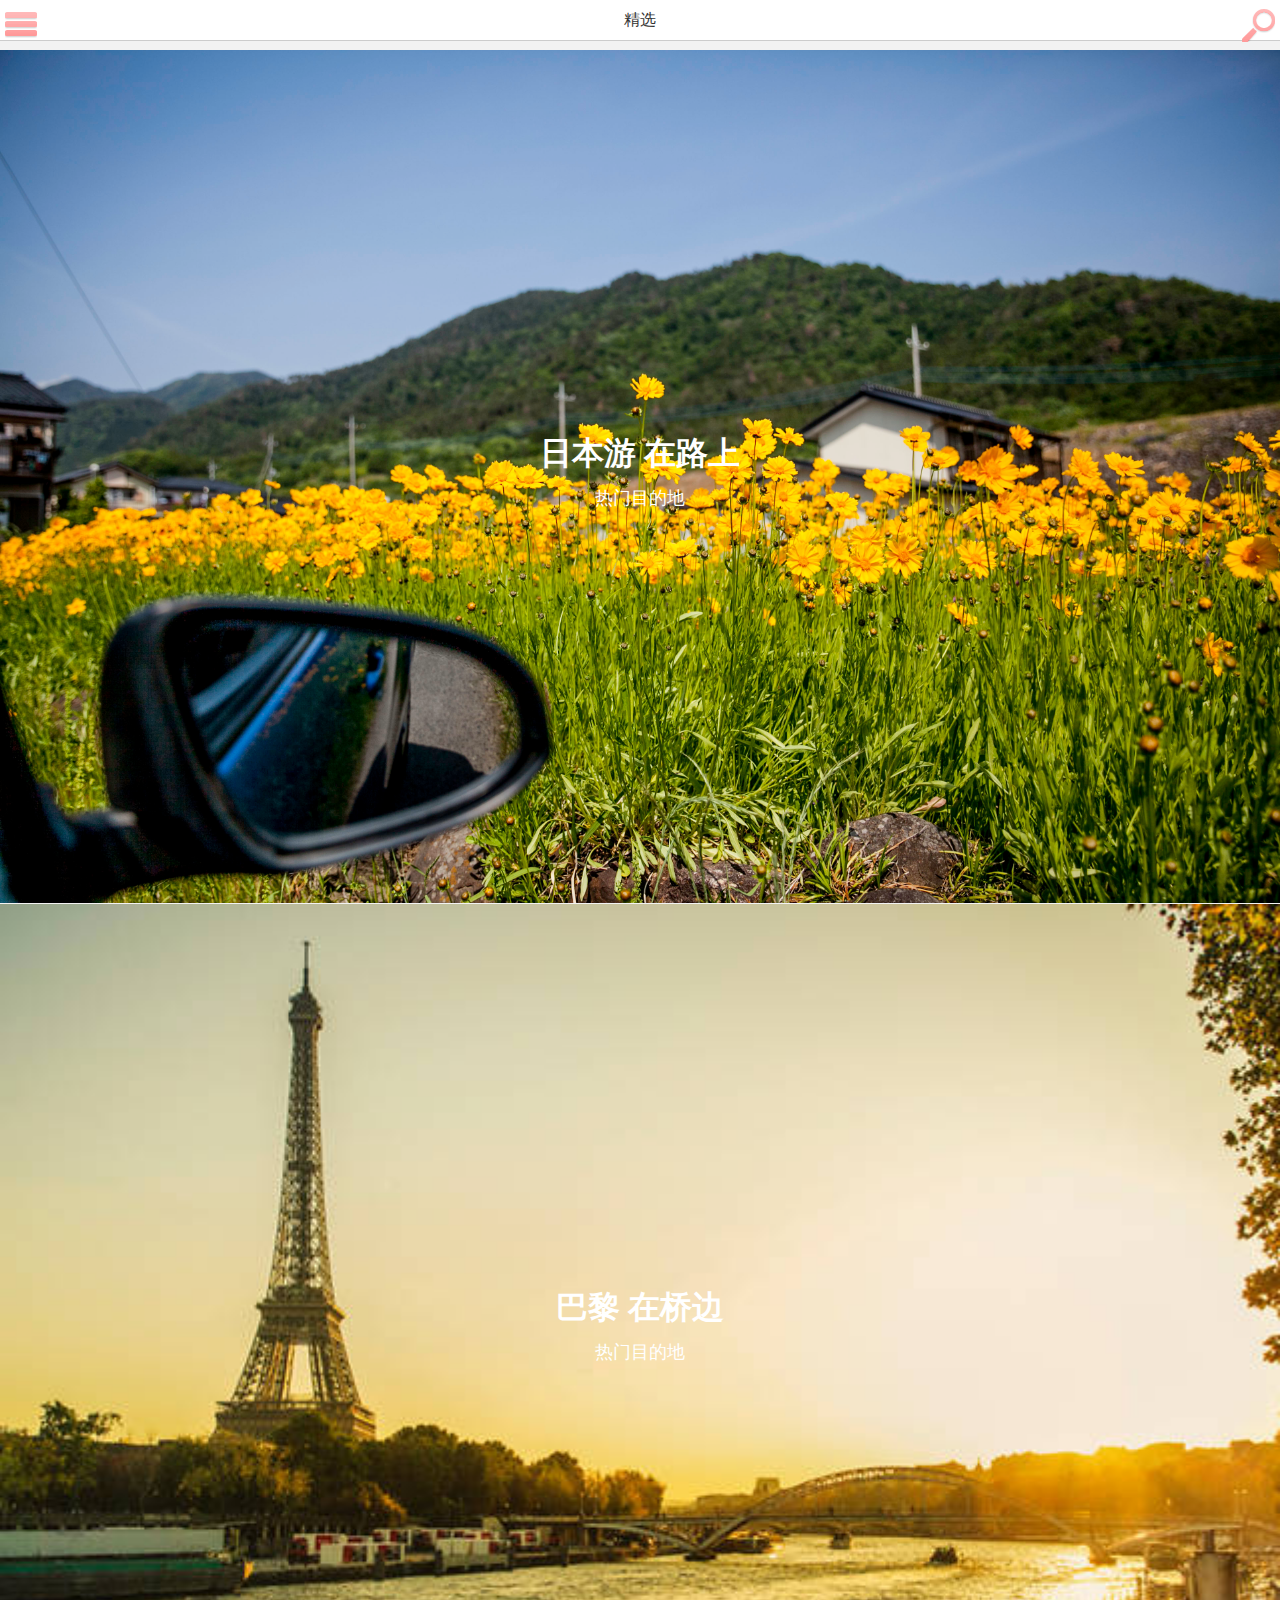
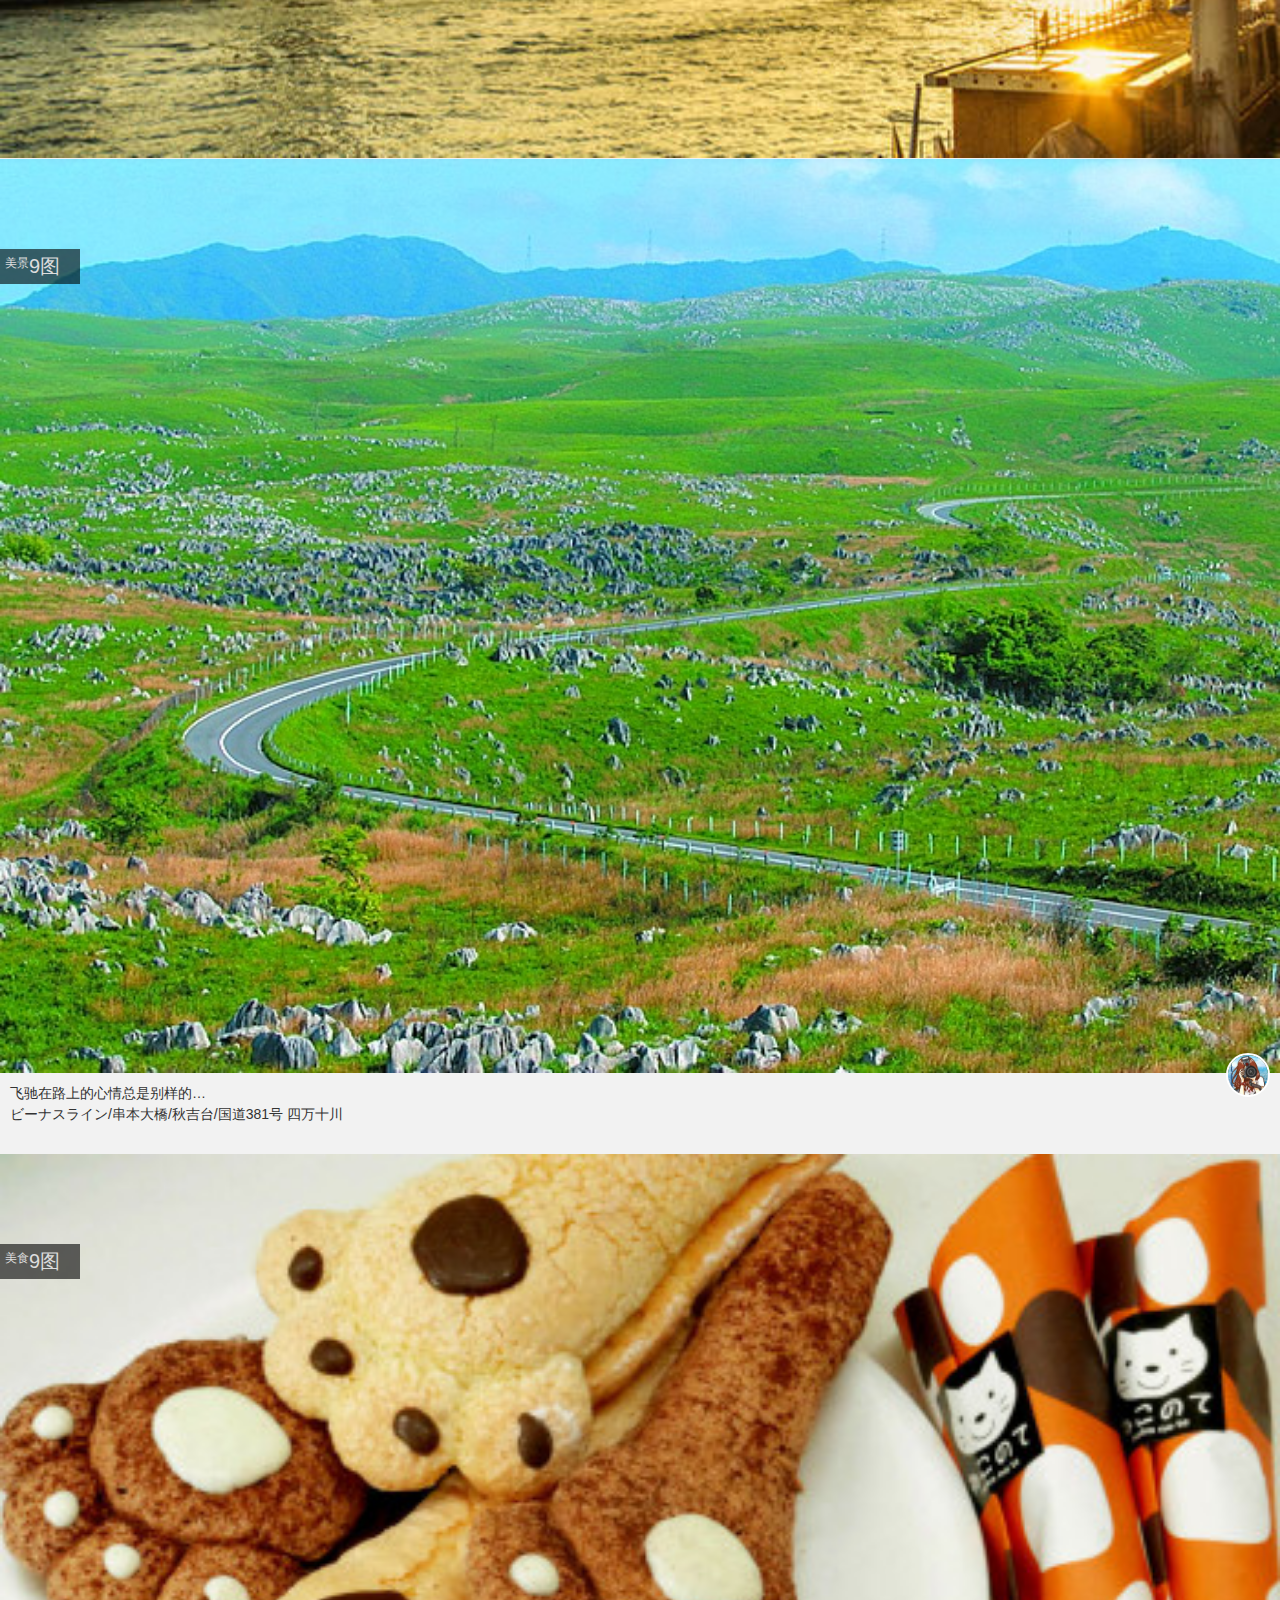
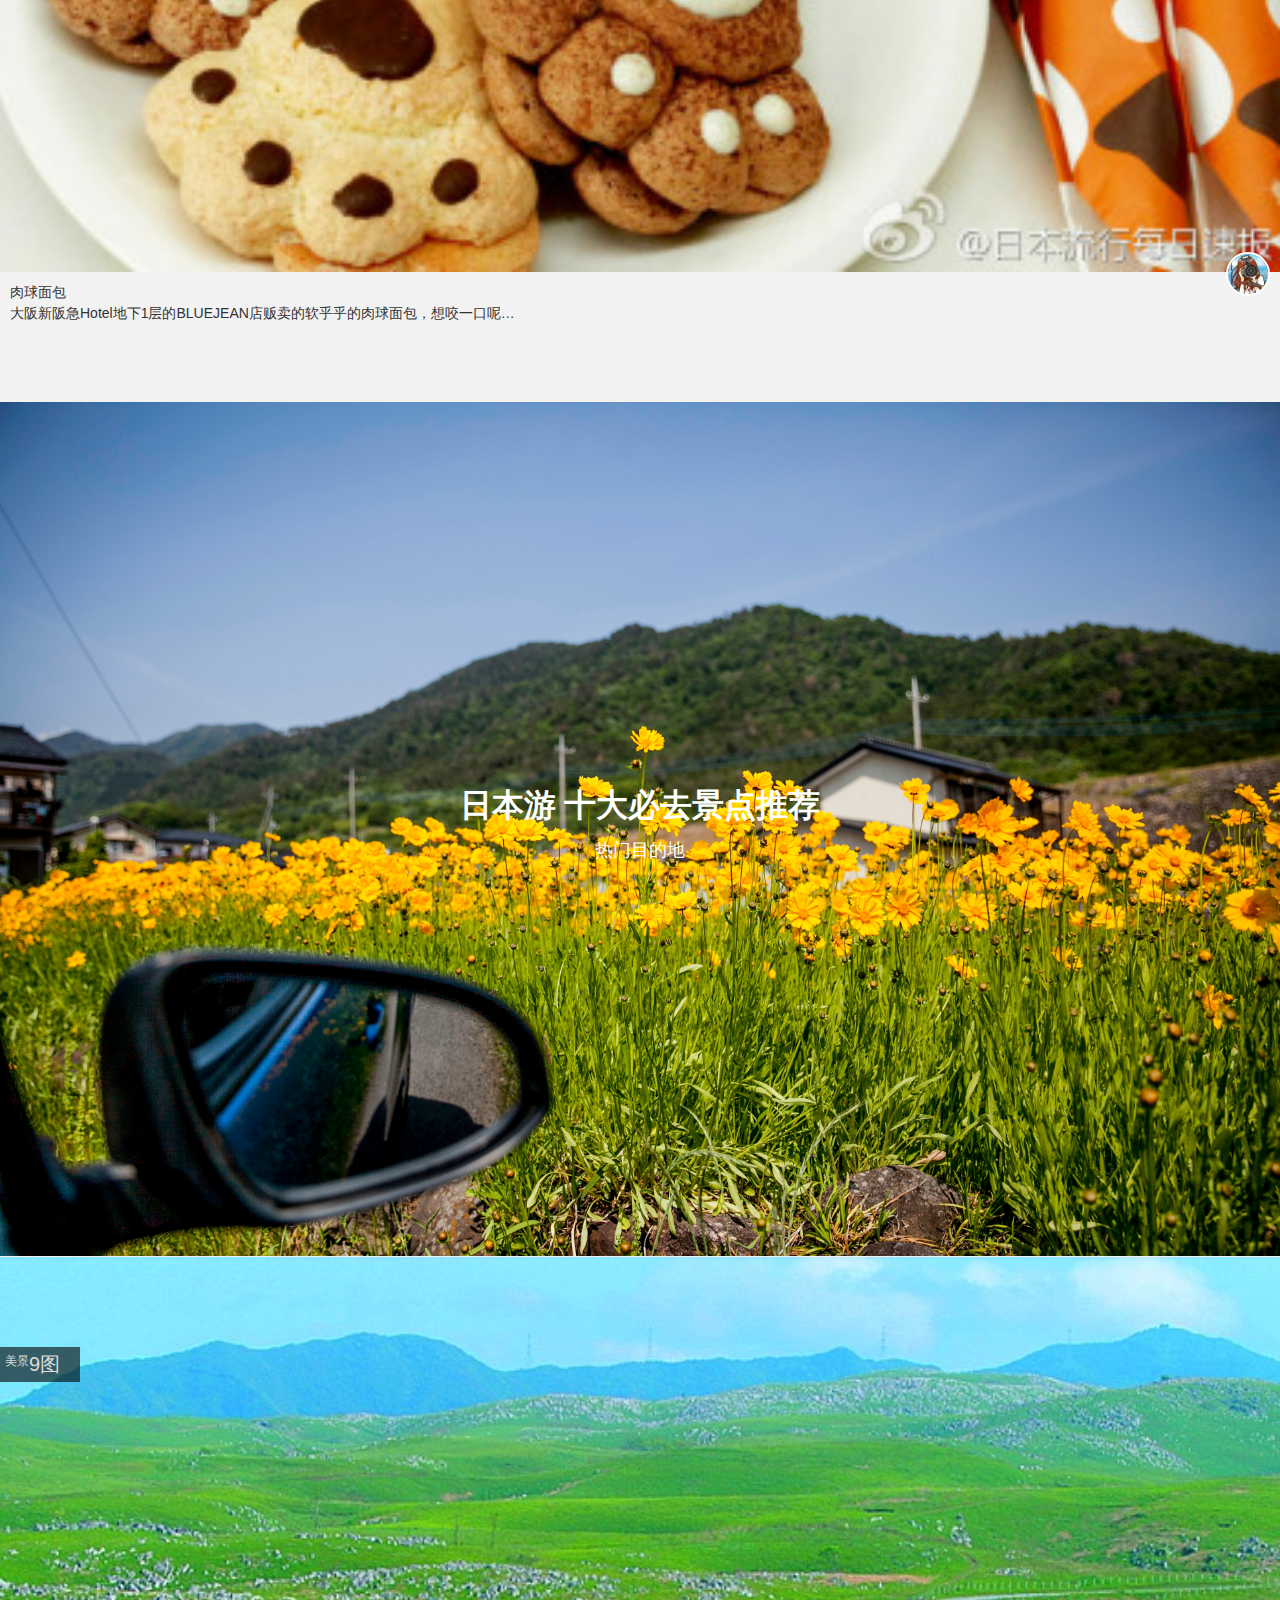
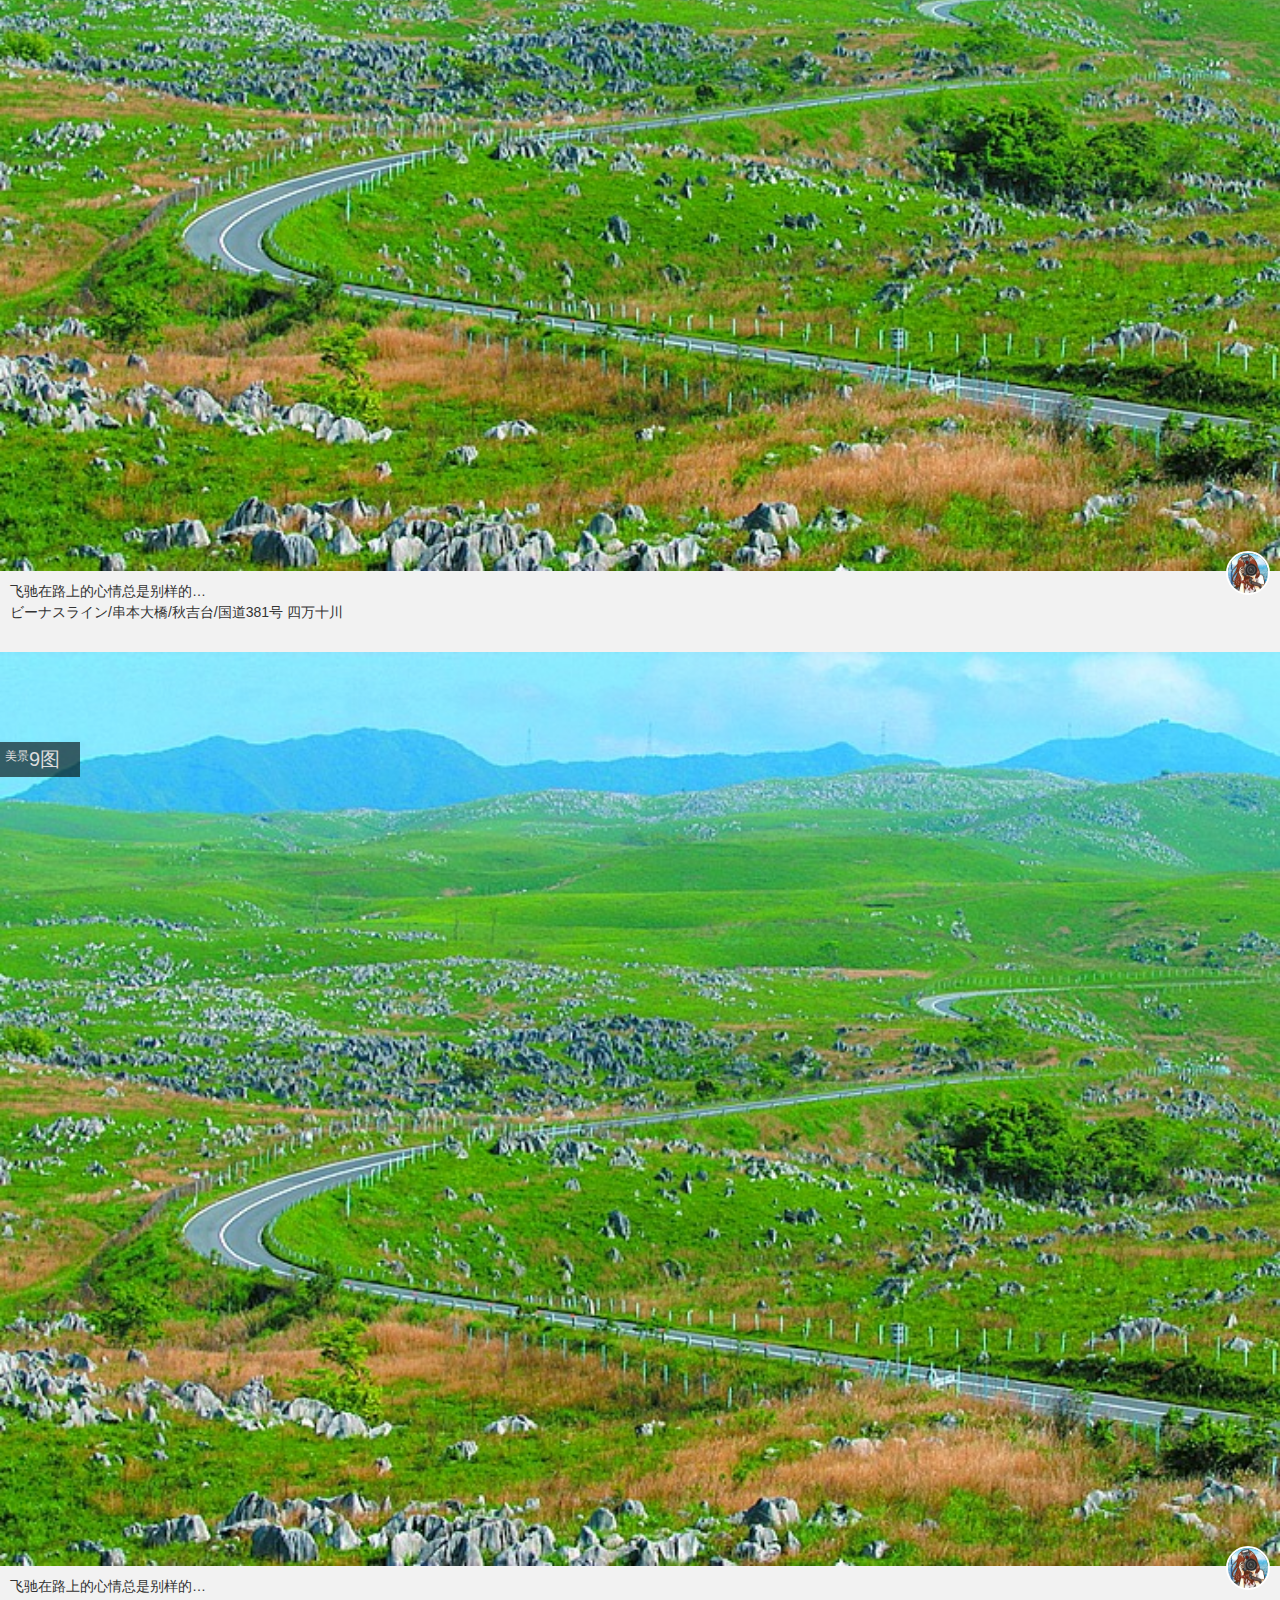
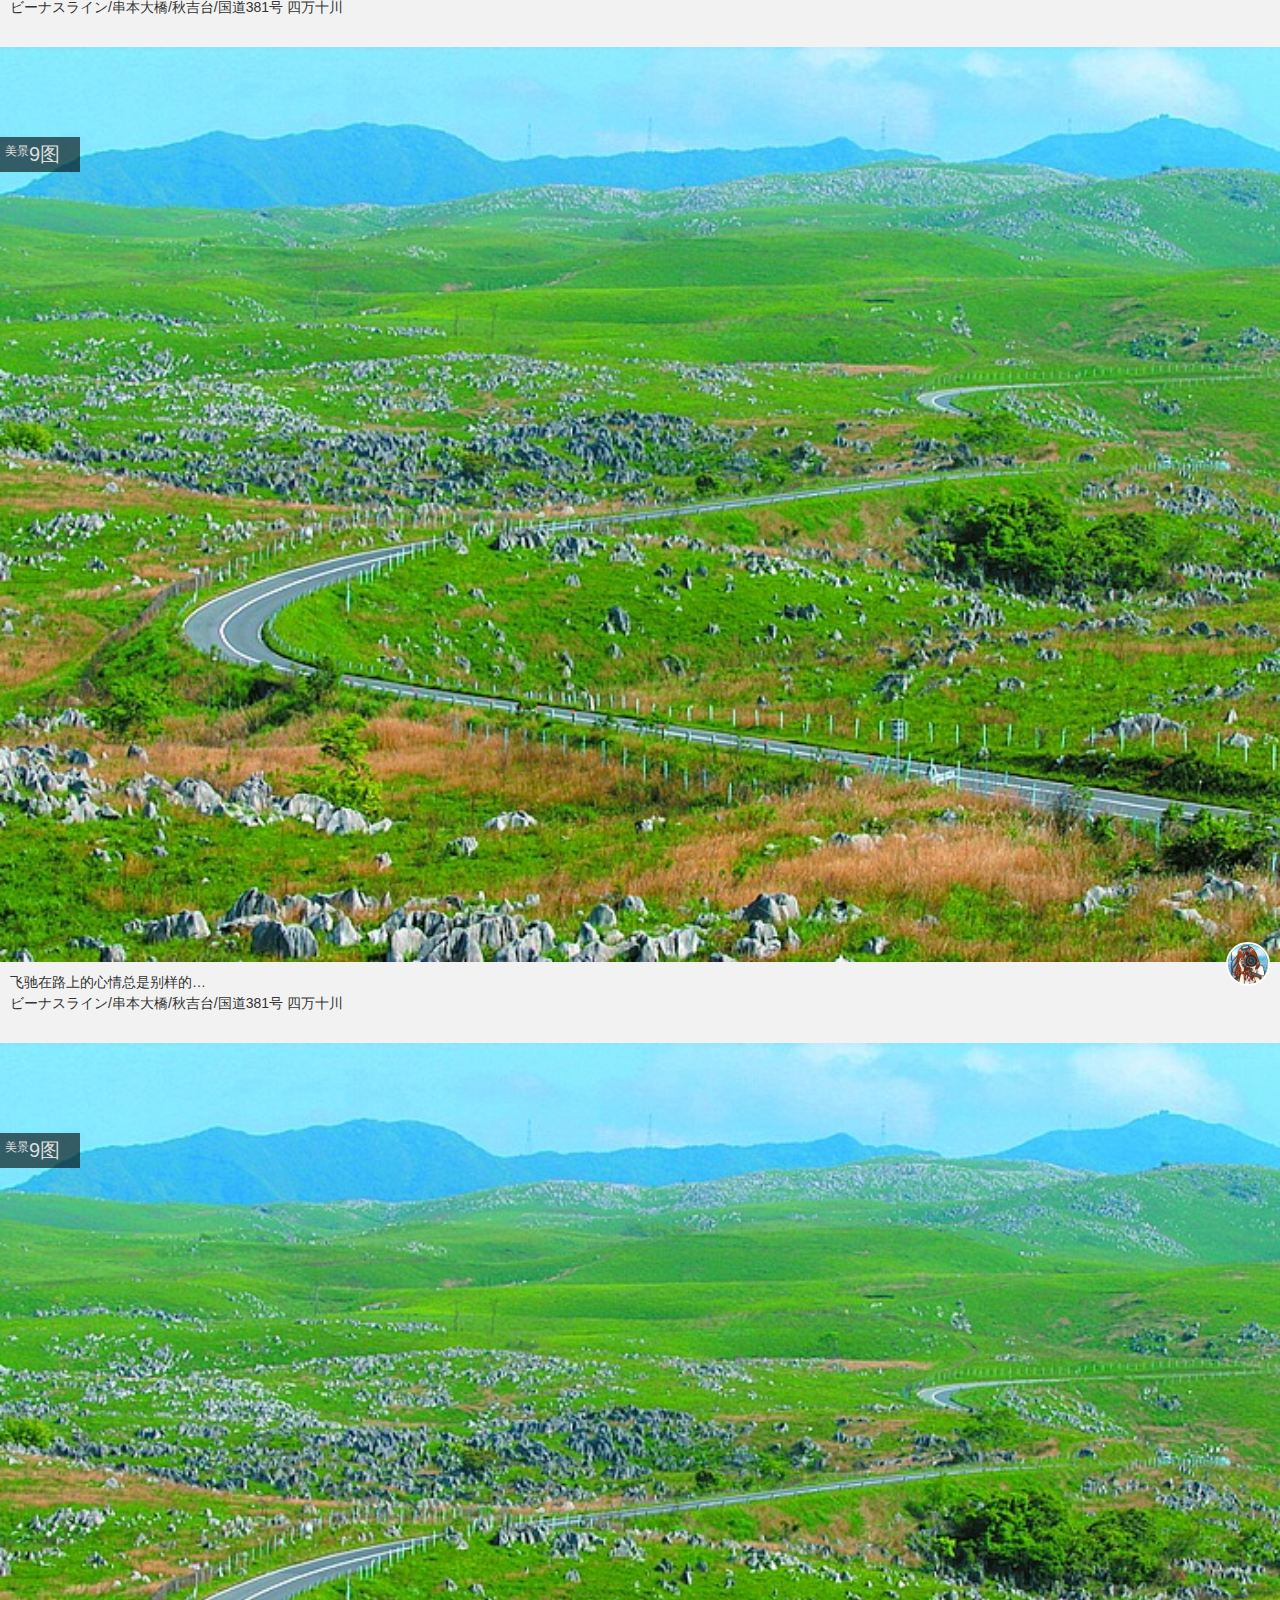
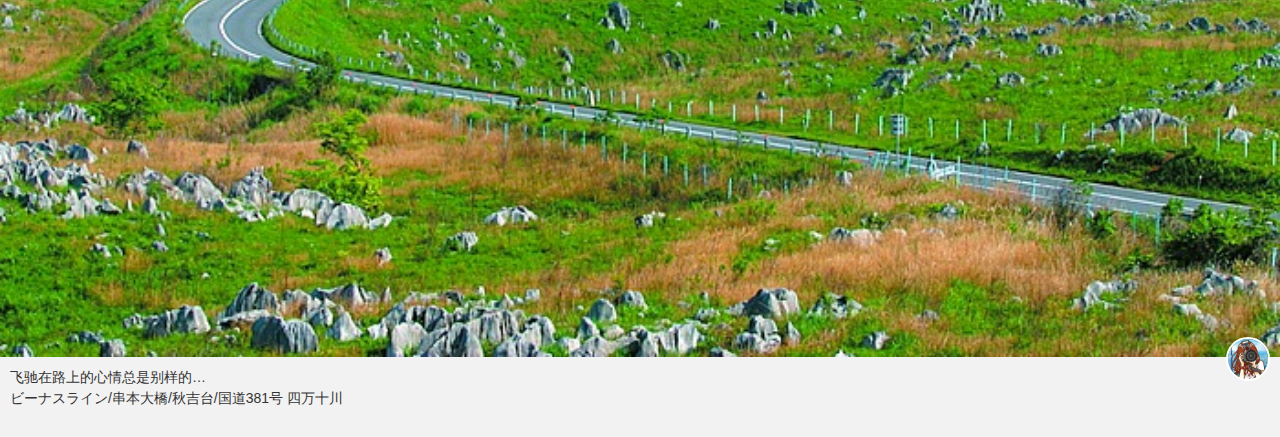
==== index.html @ e95c985d "new" ====
<!DOCTYPE html>
<html>
<head lang="en">
    <meta charset="UTF-8">
    <title></title>
    <meta name="viewport" content="width=device-width, initial-scale=1.0, maximum-scale=2.0, minimum-scale=1.0, user-scalable=no, target-densitydpi=medium-dpi" />
    <link rel="stylesheet" href="css/reset.css"/>
    <link rel="stylesheet" href="css/common.css"/>
    <link rel="stylesheet" href="css/page.css"/>
</head>
<body>
<header class="index-header">
    <a class="menuButton" href="menu.html"></a>
    精选
    <a class="searchButton" href="#"></a>
</header>
<section class="index-sec1">
    <div class="index-sec1-imgContainer">
        <img src="res/4ecbfaef_original.jpg" alt=""/>
        <div class="index-sec1-imgContainer-desc">日本游 在路上<div class="index-sec1-imgContainer-subDesc">热门目的地</div></div>
    </div>
    <div class="index-sec1-imgContainer">
        <img src="res/fd6a381d_original.jpg" alt=""/>
        <div class="index-sec1-imgContainer-desc">巴黎 在桥边<div class="index-sec1-imgContainer-subDesc">热门目的地</div></div>
    </div>
</section>
<section class="index-sec2">
    <div class="index-sec2-imgContainer">
        <img src="res/50cddf61_original.jpg" alt=""/>
        <div class="priceContainer">
            <sup>美景</sup><span class="price">9图</span>
        </div>
        <div class="index-sec2-imgContainer-desc">
            飞驰在路上的心情总是别样的…<br/>
            ビーナスライン/串本大橋/秋吉台/国道381号 四万十川
            <div class="customerPhoto photo-round small-photo">
                <img src="res/original.jpg" alt=""/>
            </div>
        </div>
    </div>
    <div class="index-sec2-imgContainer">
        <a href="detail.html"><img src="res/115237e4_original.jpg" alt=""/></a>
        <div class="priceContainer">
            <sup>美食</sup><span class="price">9图</span>
        </div>

        <div class="index-sec2-imgContainer-desc">
            肉球面包<br/>
            大阪新阪急Hotel地下1层的BLUEJEAN店贩卖的软乎乎的肉球面包，想咬一口呢…
            <div class="customerPhoto photo-round small-photo">
                <img src="res/original.jpg" alt=""/>
            </div>
        </div>
    </div>
</section>
<section class="index-sec1">
    <div class="index-sec1-imgContainer">
        <img src="res/4ecbfaef_original.jpg" alt=""/>
        <div class="index-sec1-imgContainer-desc">日本游 十大必去景点推荐<div class="index-sec1-imgContainer-subDesc">热门目的地</div></div>
    </div>
</section>
<section class="index-sec2">
    <div class="index-sec2-imgContainer">
        <img src="res/50cddf61_original.jpg" alt=""/>
        <div class="priceContainer">
            <sup>美景</sup><span class="price">9图</span>
        </div>
        <div class="index-sec2-imgContainer-desc">
            飞驰在路上的心情总是别样的…<br/>
            ビーナスライン/串本大橋/秋吉台/国道381号 四万十川
            <div class="customerPhoto photo-round small-photo">
                <img src="res/original.jpg" alt=""/>
            </div>
        </div>
    </div>
    <div class="index-sec2-imgContainer">
        <img src="res/50cddf61_original.jpg" alt=""/>
        <div class="priceContainer">
            <sup>美景</sup><span class="price">9图</span>
        </div>
        <div class="index-sec2-imgContainer-desc">
            飞驰在路上的心情总是别样的…<br/>
            ビーナスライン/串本大橋/秋吉台/国道381号 四万十川
            <div class="customerPhoto photo-round small-photo">
                <img src="res/original.jpg" alt=""/>
            </div>
        </div>
    </div>
    <div class="index-sec2-imgContainer">
        <img src="res/50cddf61_original.jpg" alt=""/>
        <div class="priceContainer">
            <sup>美景</sup><span class="price">9图</span>
        </div>
        <div class="index-sec2-imgContainer-desc">
            飞驰在路上的心情总是别样的…<br/>
            ビーナスライン/串本大橋/秋吉台/国道381号 四万十川
            <div class="customerPhoto photo-round small-photo">
                <img src="res/original.jpg" alt=""/>
            </div>
        </div>
    </div>
    <div class="index-sec2-imgContainer">
        <img src="res/50cddf61_original.jpg" alt=""/>
        <div class="priceContainer">
            <sup>美景</sup><span class="price">9图</span>
        </div>
        <div class="index-sec2-imgContainer-desc">
            飞驰在路上的心情总是别样的…<br/>
            ビーナスライン/串本大橋/秋吉台/国道381号 四万十川
            <div class="customerPhoto photo-round small-photo">
                <img src="res/original.jpg" alt=""/>
            </div>
        </div>
    </div>
</section>
</body>
</html>
---- css/common.css ----
html{
    height:100%;
}
body{
    font-family: "Helvetica Neue",Helvetica,Arial,"Hiragino Sans GB","华文细黑","STHeiti","微软雅黑","Microsoft YaHei",SimHei,sans-serif !important;
    background: #f2f2f2;
}
.photo-round{
    border-radius: 50%;
    border:2px solid #ffffff;
}
.small-photo{
    width:40px;
    height:40px;
    overflow: hidden;
    display:inline-block;
}
.smaller-photo{
    width:32px;
    height:32px;
    overflow: hidden;
    display:inline-block;
}
sup{
    position: relative;
    top: -6px;
    font-size: 12px;
    text-rendering: optimizeLegibility;
}
.menuButton{
    background: url("../images/icons1.png") -247px -242px no-repeat;
    width: 32px;
    height: 27px;
    display: inline-block;
    float: left;
    margin: 11px 0 0 5px;
}
.searchButton{
    background: url("../images/icons1.png") -127px -477px no-repeat;
    width: 33px;
    height: 34px;
    display: inline-block;
    float: right;
    margin: 8px 5px 0 0;
}
.noticeButto{
    background: url("../images/icons1.png") -6px -299px no-repeat;
    width: 33px;
    height: 30px;
    display: inline-block;
    float: right;
    margin: 8px 5px 0 0;
}
.backButton{
    background: url("../images/backIco.png")no-repeat;
    width: 13px;
    height: 17px;
    display: inline-block;
    margin: 12px 0 0 10px;
    float: left;
}
.tbl_common td{
    padding:5px 0;
}
.clearfix{
    clear: both;
}
input[type=text],input[type=password]{
    border: 1px solid #e6e6e6;
    padding:0 10px;
    box-sizing: border-box;
}
footer{
    position: fixed;
    bottom: 0;
    width:100%;
}


.btn1,.btn2{
    width:100%;
    text-align: center;
    background:#13bfa2;
    color:#ffffff;
    display:block;
    padding:12px 0;
}
.btn2{
    background: transparent;
    border:1px solid #ffffff;
}
.blockEle{
    display: block;
    width:100%;
    height:100%;
}

/*height*/
.height2{
    height:40px;
}
---- css/page.css ----
.menu-header{
    /*border-bottom: 2px solid #cccccc;*/
    padding: 30px 0 15px;
}
.menu-customerName{
    /*margin-left: 10px;*/
    /*display: inline-block;*/
    line-height: 40px;
    vertical-align: top;
    text-align: center;
    color:#ffffff;
}
body.menu-body{
    background:#808080;
    color:#c9c9c9;
    font-size: 16px;
    padding:0 5px;
}
.menu-list{
    margin: 10px 40px 0 40px;
}
.menu-list li{
    border-top: 1px solid #a0a2a2;
    /*margin-bottom: 30px;*/
    padding:15px 0;
}
.menu-list li a{
    color:#ffffff;
    font-size: 1.1rem;
}
.messageNum_menu{
    color:#13bfa2;
    margin-left: 10px;
}

/*index*/
.index-sec1,.detail-sec1{
    margin-top: 50px;
}
.index-sec1-imgContainer,.index-sec2-imgContainer{
    position: relative;
    font-size: 0;
    margin-bottom: 1px;
}
.index-sec1-imgContainer img,.index-sec2-imgContainer img{
    width:100%
}
.index-sec1-imgContainer-desc{
    font-size: 32px;
    color:#ffffff;
    text-align: center;
    height: 80px;
    margin:auto;
    position: absolute;
    top:0;
    right: 0;
    bottom: 0;
    left: 0;
    font-weight: bold;
}
.index-sec1-imgContainer-subDesc{
    font-size: 18px;
    margin-top: 20px;
    font-weight: normal;
}
.index-sec2-imgContainer-desc{
    height: 60px;
    padding:10px;
    color:#333333;
    position: relative;
    font-size:14px;
    line-height: 1.5;
}
.customerPhoto{
    position: absolute;
    right: 10px;
    top:-20px;
}
.priceContainer{
    position: absolute;
    top: 90px;
    left: 0;
    background: rgba(0,0,0,0.6);
    color: #dddddd;
    height: 35px;
    width: 70px;
    font-size: 20px;
    line-height: 35px;
    padding:0 5px;
}
.index-header,.detail-header,.detail-footer{
    position: fixed;
    height: 40px;
    text-align: center;
    color: #333333;
    line-height: 40px;
    width: 100%;
    background: #ffffff;
    z-index: 1;
    top: 0;
    left: 0;
    font-size: 16px;
    border-bottom: 1px solid #cccccc;
}

/*detail*/
.detail-header{
    text-align: left;
    text-indent: 10px;
}
.detail-sec1{
    padding:0 10px;
    margin-bottom: 55px;
}
.source{
    line-height: 45px;
    margin-bottom: 10px;
}
.source .area{
    float:right;
}
.contentImgs{
    width:246px;
    margin:0 auto;
}
.contentImgs li{
    margin:0 2px 2px 0;
    float: left;
    font-size: 0;
}
.contentIntroduction{
    padding-top: 10px;
    clear: both;
    line-height: 1.2;
}
.storeInfoContainer{
    display: none;
}
.storeInfoButton{
    width:90px;
    height:90px;
    border-radius: 45px;
    line-height: 90px;
    text-align: center;
    border:2px solid #cccccc;
    margin:20px auto;
    cursor: pointer;
}
.importantTag{
    background: #333333;
    border:1px solid #000000;
    color:#cccccc;
    font-size: 12px;
    padding:5px;
    display: inline-block;
}
.collectionContainer{
    text-align: center;
    margin-bottom: 10px;
}
.collectionNum{
    position: relative;
    top: -30px;
    border:1px solid #cccccc;
    padding:5px;
}
.commentContainer-header{
    margin-bottom: 10px;
    clear: both;
}
.commentUser li{
    margin: 0 5px 5px 0;
    float: left;
}
.detail-footer{
    top:auto;
    bottom: 0;
    border:1px solid #cccccc;
}

/*requirement*/
.ipt_req{
    width:80px;
    border:0;
    border-bottom: 1px solid #cccccc;
}

/*inbox*/
.messagesList{
    margin-top: 10px;
}
.messagesList>li{
    margin-bottom: 10px;
    border-bottom: 1px solid #cccccc;
    padding:10px 5px;
    position: relative;
}
.messagesList .userPic{
    float: left;
}
.messagesList ol{
    margin-left: 80px;
    list-style: none;
}
.messagesList ol li{
    margin-bottom: 3px;
    color:#999999;
}
.messagesList .userName{
    font-weight: bold;
}
.messagesList .messageSearch a{
    color: #eebf09;
}
.messagesList .send_timeSpan{
    position: absolute;
    top:10px;
    right: 5px;
    color:#cccccc;
    font-size: 12px;
}

/*req*/
.req_nav{
    height: 40px;
    background: #666666;
    margin-top: 51px;
    padding: 15px 10px;
    width: 300px;
    position: relative;
    color:#cccccc;
}
.navIcon{
    position: absolute;
    top:10px;
    right: 10px;
}
.navIcon li{
    float: left;
    margin-right: 10px;
}
.navIcon_button{
    background: url("../images/icons2.png");
    width:46px;
    height:46px;
    border-radius: 23px;
    border:2px solid #cccccc;
}
.req_confirm{
    background-position: -433px -380px;
}
.daren{
    background-position: -42px -211px;
}
.consultation{
    background-position: -98px -770px;
}
.navIcon_button.current{
    background-color:#ffffff;
    background-image: url("../images/icons3.png");
}
.message_u1 .message_content1{
    width:70%;
    border-bottom:1px solid #172d31;
    padding: 10px;
    border-radius: 10px;
    background: #cccccc;
    float: right;
    margin-right: 5px;
}
.message_u1 .message_touxiang{
    float: right;
}
.message_u2 .message_content1{
    width:70%;
    /*border-bottom:1px solid #172d31;*/
    padding: 10px;
    border-radius: 10px;
    background: #ffffff;
    float: left;
    margin-left: 5px;
}
.message_u2 .message_touxiang{
    float: left;
}
.consultation-sec1{
    background: #f4f4f4;
    top: 120px;
    bottom: 50px;
    left:0;
    position: absolute;
    width:100%;
}
.consultation-sec1 li{
    margin-bottom: 15px;
}
.consultationMessageList{
    margin:15px 10px;
}
.send_timeSpan{
    font-size: 12px;
    color:#6d6d6d;
    margin-top: 10px;
    display: block;
}
.ipt_message{
    height: 90%;
    width:80%;
    border: 0;
    font-size:18px;
    outline: none;
}

/*menu*/
.photo_menu{
    display: block;
    margin:0 auto;

}

/*register*/
.registerContainer{
    width:80%;
    height: 210px;
    position: absolute;
    top:40px;
    bottom: 10px;
    left:0;
    right: 0;
    margin:auto;
}
.registerContainer li{
    margin-bottom: 8px;
}
.notice_termOfService_Container{
    text-align: center;
    margin-bottom: 10px;
    color:#999999;
}
.link_termOfService{
    color:#13bfa2;
}


.loginBody{
    background:url("../images/loginBG.jpg") no-repeat;
    background-size: 100% 100%;
}
.loginContainer{
    width:70%;
    margin: 40px auto 0;
}
.loginPanel li{
    margin-bottom: 10px;
}
.coagentContainer{
    text-align: center;
    margin-top: 20px;
}
.coagentContainer a{
    /*display: inline-block;*/
    /*width:50%;*/
    /*text-align: center;*/
    margin:0 20px;
}
.link_forgetPWD{
    font-size: 12px;
    color:#ffffff;
    float: right;
    margin-bottom: 8px;
}
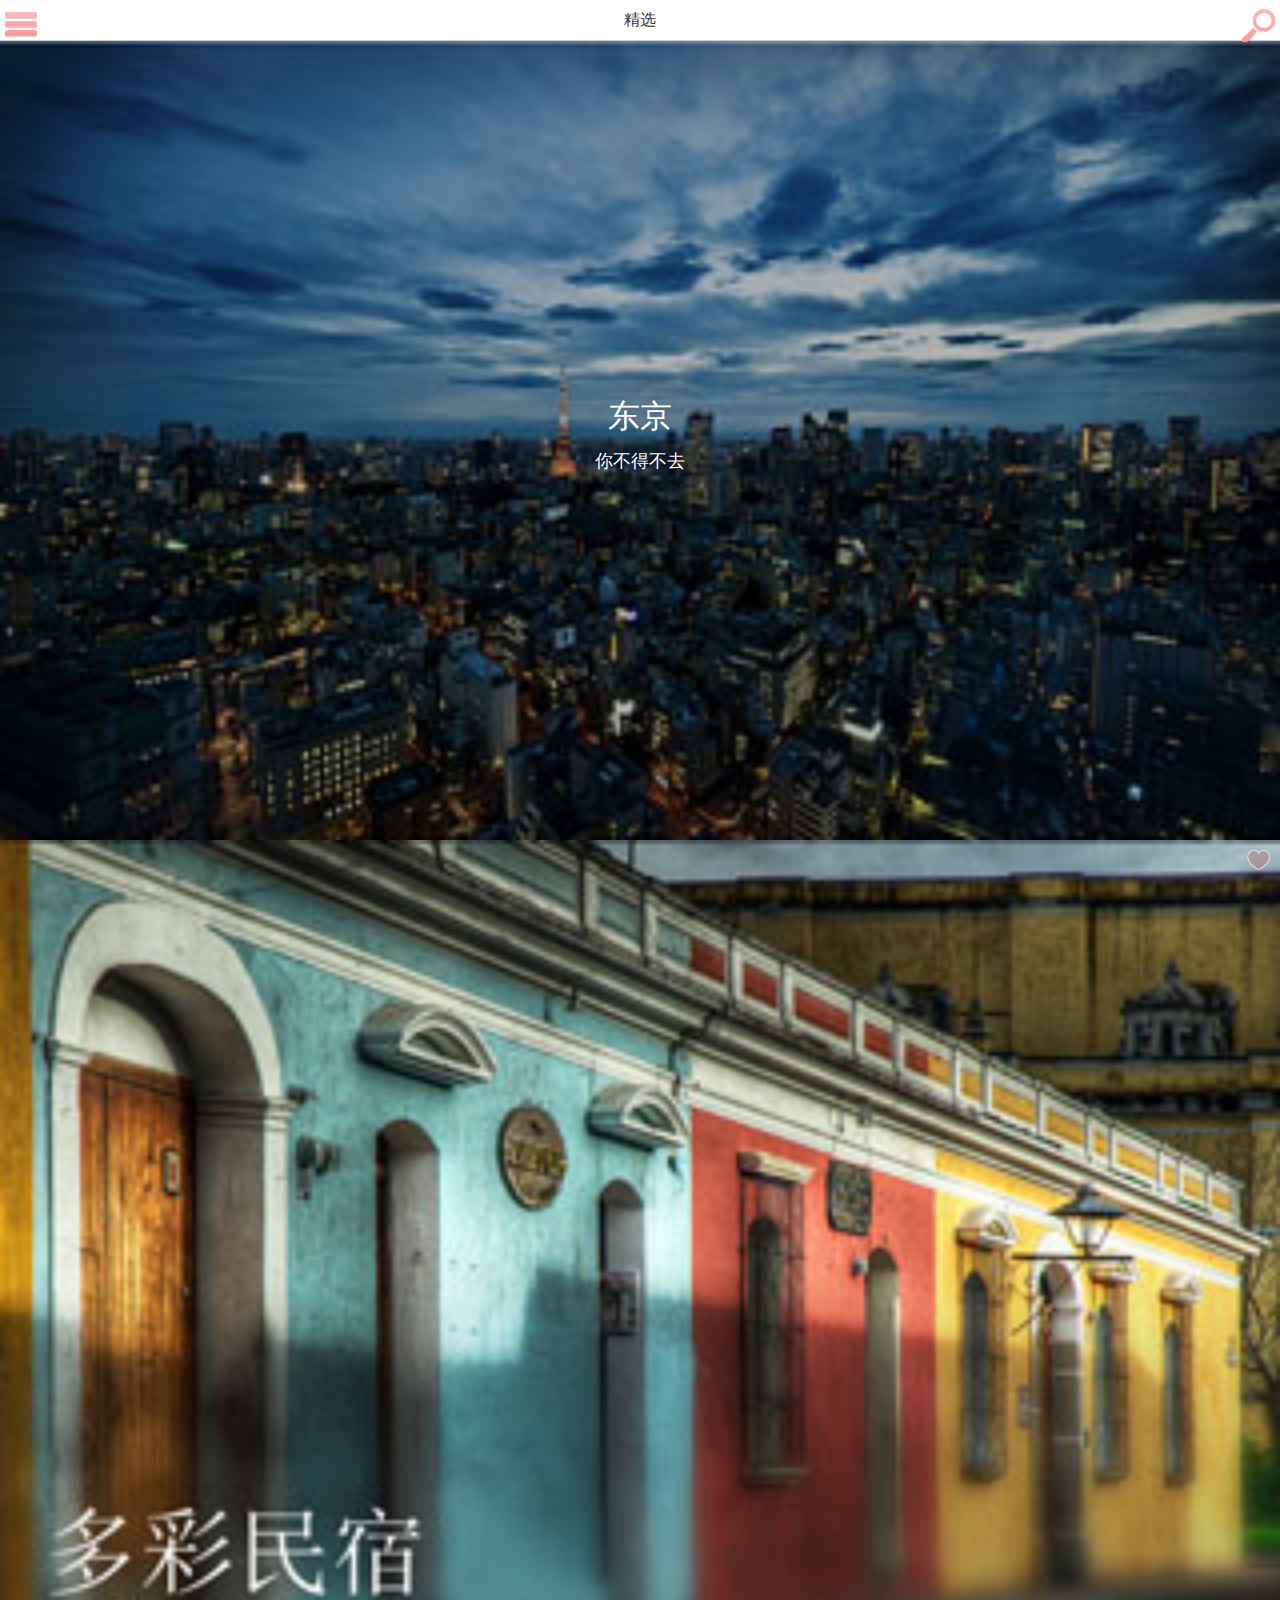
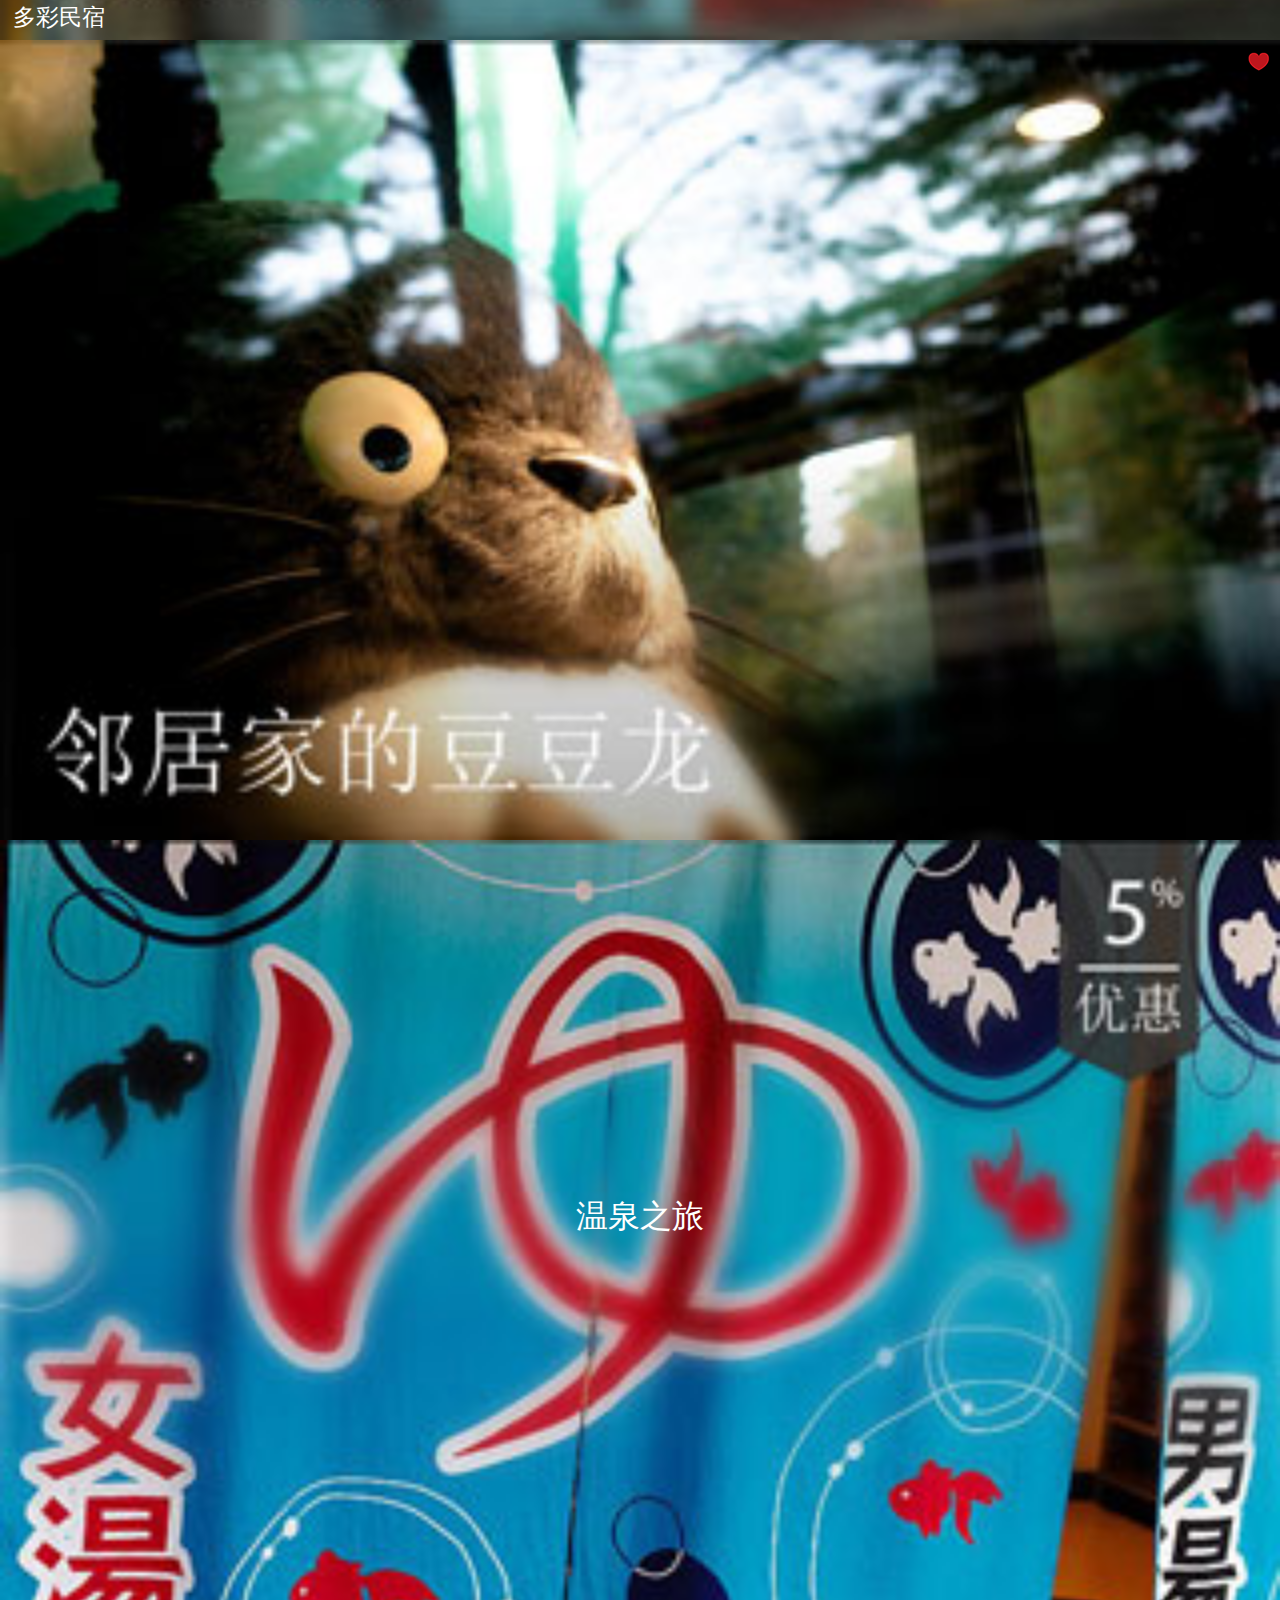
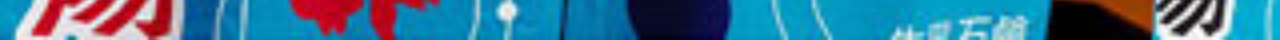
==== commit 6e6b80f4: "首页完成80%" ====
--- a/index.html
+++ b/index.html
@@ -16,101 +16,27 @@
 </header>
 <section class="index-sec1">
     <div class="index-sec1-imgContainer">
-        <img src="res/4ecbfaef_original.jpg" alt=""/>
-        <div class="index-sec1-imgContainer-desc">日本游 在路上<div class="index-sec1-imgContainer-subDesc">热门目的地</div></div>
-    </div>
-    <div class="index-sec1-imgContainer">
-        <img src="res/fd6a381d_original.jpg" alt=""/>
-        <div class="index-sec1-imgContainer-desc">巴黎 在桥边<div class="index-sec1-imgContainer-subDesc">热门目的地</div></div>
+        <img src="images/index_02.jpg" alt=""/>
+        <div class="index-sec1-imgContainer-desc">东京<div class="index-sec1-imgContainer-subDesc">你不得不去</div></div>
     </div>
 </section>
 <section class="index-sec2">
     <div class="index-sec2-imgContainer">
-        <img src="res/50cddf61_original.jpg" alt=""/>
-        <div class="priceContainer">
-            <sup>美景</sup><span class="price">9图</span>
-        </div>
-        <div class="index-sec2-imgContainer-desc">
-            飞驰在路上的心情总是别样的…<br/>
-            ビーナスライン/串本大橋/秋吉台/国道381号 四万十川
-            <div class="customerPhoto photo-round small-photo">
-                <img src="res/original.jpg" alt=""/>
-            </div>
-        </div>
+        <img src="images/index_03.jpg" alt=""/>
+        <div class="sightSpotTitle">多彩民宿</div>
+        <i class="favoriteIco"></i>
     </div>
     <div class="index-sec2-imgContainer">
-        <a href="detail.html"><img src="res/115237e4_original.jpg" alt=""/></a>
-        <div class="priceContainer">
-            <sup>美食</sup><span class="price">9图</span>
-        </div>
-
-        <div class="index-sec2-imgContainer-desc">
-            肉球面包<br/>
-            大阪新阪急Hotel地下1层的BLUEJEAN店贩卖的软乎乎的肉球面包，想咬一口呢…
-            <div class="customerPhoto photo-round small-photo">
-                <img src="res/original.jpg" alt=""/>
-            </div>
-        </div>
+        <img src="images/index_04.jpg" alt=""/>
+        <div class="sightSpotTitle"></div>
+        <i class="favoriteIco choosen"></i>
     </div>
 </section>
-<section class="index-sec1">
+
+<section class="index-sec1" style="margin-top: 0;">
     <div class="index-sec1-imgContainer">
-        <img src="res/4ecbfaef_original.jpg" alt=""/>
-        <div class="index-sec1-imgContainer-desc">日本游 十大必去景点推荐<div class="index-sec1-imgContainer-subDesc">热门目的地</div></div>
-    </div>
-</section>
-<section class="index-sec2">
-    <div class="index-sec2-imgContainer">
-        <img src="res/50cddf61_original.jpg" alt=""/>
-        <div class="priceContainer">
-            <sup>美景</sup><span class="price">9图</span>
-        </div>
-        <div class="index-sec2-imgContainer-desc">
-            飞驰在路上的心情总是别样的…<br/>
-            ビーナスライン/串本大橋/秋吉台/国道381号 四万十川
-            <div class="customerPhoto photo-round small-photo">
-                <img src="res/original.jpg" alt=""/>
-            </div>
-        </div>
-    </div>
-    <div class="index-sec2-imgContainer">
-        <img src="res/50cddf61_original.jpg" alt=""/>
-        <div class="priceContainer">
-            <sup>美景</sup><span class="price">9图</span>
-        </div>
-        <div class="index-sec2-imgContainer-desc">
-            飞驰在路上的心情总是别样的…<br/>
-            ビーナスライン/串本大橋/秋吉台/国道381号 四万十川
-            <div class="customerPhoto photo-round small-photo">
-                <img src="res/original.jpg" alt=""/>
-            </div>
-        </div>
-    </div>
-    <div class="index-sec2-imgContainer">
-        <img src="res/50cddf61_original.jpg" alt=""/>
-        <div class="priceContainer">
-            <sup>美景</sup><span class="price">9图</span>
-        </div>
-        <div class="index-sec2-imgContainer-desc">
-            飞驰在路上的心情总是别样的…<br/>
-            ビーナスライン/串本大橋/秋吉台/国道381号 四万十川
-            <div class="customerPhoto photo-round small-photo">
-                <img src="res/original.jpg" alt=""/>
-            </div>
-        </div>
-    </div>
-    <div class="index-sec2-imgContainer">
-        <img src="res/50cddf61_original.jpg" alt=""/>
-        <div class="priceContainer">
-            <sup>美景</sup><span class="price">9图</span>
-        </div>
-        <div class="index-sec2-imgContainer-desc">
-            飞驰在路上的心情总是别样的…<br/>
-            ビーナスライン/串本大橋/秋吉台/国道381号 四万十川
-            <div class="customerPhoto photo-round small-photo">
-                <img src="res/original.jpg" alt=""/>
-            </div>
-        </div>
+    <img src="images/index_05.jpg" alt=""/>
+        <div class="index-sec1-imgContainer-desc">温泉之旅</div>
     </div>
 </section>
 </body>
--- a/css/common.css
+++ b/css/common.css
@@ -2,7 +2,7 @@
     height:100%;
 }
 body{
-    font-family: "Helvetica Neue",Helvetica,Arial,"Hiragino Sans GB","华文细黑","STHeiti","微软雅黑","Microsoft YaHei",SimHei,sans-serif !important;
+    /*font-family: "Helvetica Neue",Helvetica,Arial,"Hiragino Sans GB","华文细黑","STHeiti","微软雅黑","Microsoft YaHei",SimHei,sans-serif !important;*/
     background: #f2f2f2;
 }
 .photo-round{
--- a/css/page.css
+++ b/css/page.css
@@ -35,12 +35,12 @@
 
 /*index*/
 .index-sec1,.detail-sec1{
-    margin-top: 50px;
+    margin-top: 40px;
 }
 .index-sec1-imgContainer,.index-sec2-imgContainer{
     position: relative;
     font-size: 0;
-    margin-bottom: 1px;
+    /*margin-bottom: 1px;*/
 }
 .index-sec1-imgContainer img,.index-sec2-imgContainer img{
     width:100%
@@ -56,7 +56,7 @@
     right: 0;
     bottom: 0;
     left: 0;
-    font-weight: bold;
+    /*font-weight: bold;*/
 }
 .index-sec1-imgContainer-subDesc{
     font-size: 18px;
@@ -177,6 +177,26 @@
     bottom: 0;
     border:1px solid #cccccc;
 }
+.sightSpotTitle{
+    position: absolute;
+    left: 13px;
+    bottom: 4px;
+    height: 30px;
+    width: 100%;
+    font-size: 23px;
+    color: #ffffff;
+}
+.favoriteIco{
+    position: absolute;
+    width: 23px;
+    height: 22px;
+    background: url("../images/favoriteIco.png") 0 0 no-repeat;
+    top: 10px;
+    right: 10px;
+}
+.favoriteIco.choosen{
+    background-position: 0 -23px;
+}
 
 /*requirement*/
 .ipt_req{
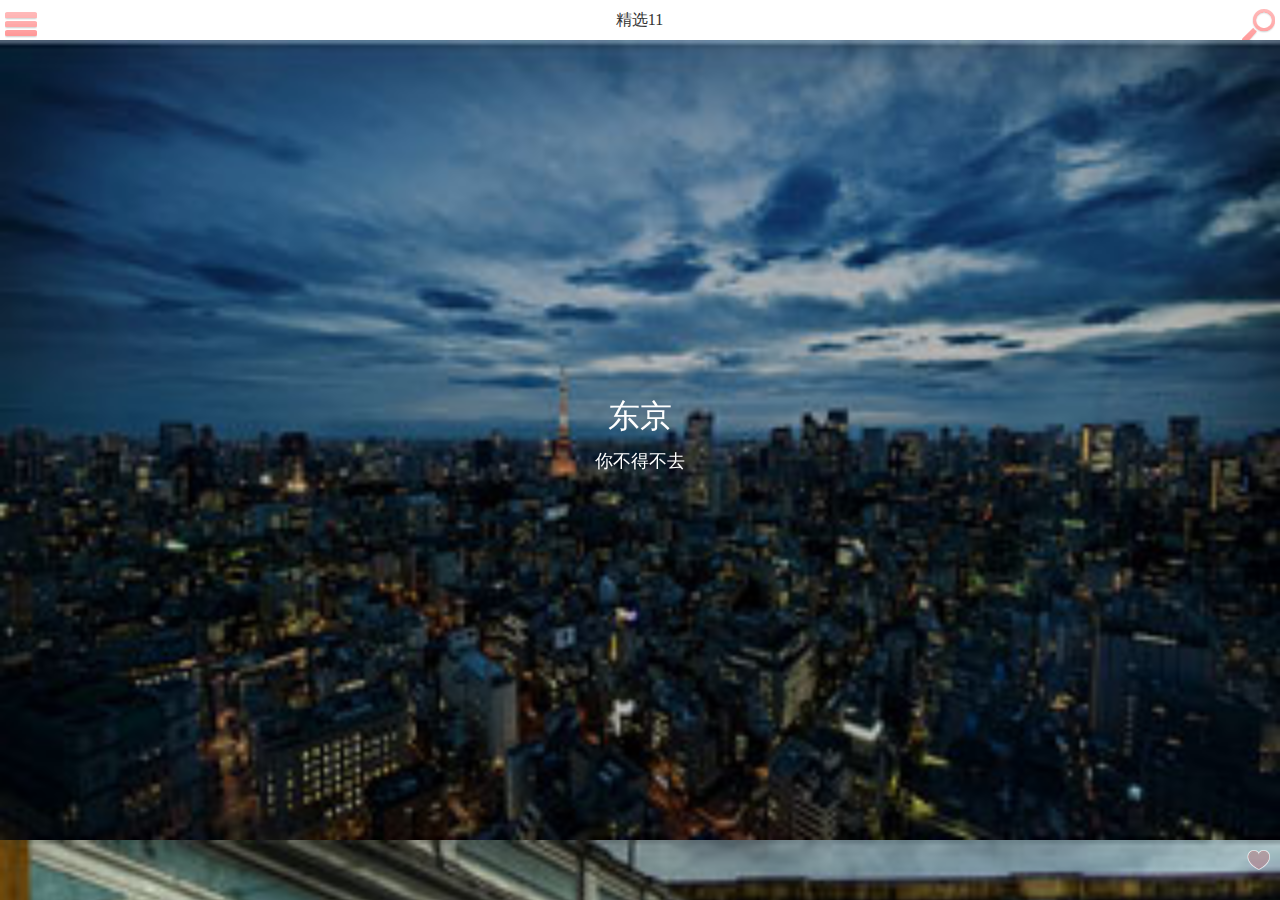
==== commit 43d7d365: "完成首页菜单显示功能" ====
--- a/index.html
+++ b/index.html
@@ -9,35 +9,89 @@
     <link rel="stylesheet" href="css/page.css"/>
 </head>
 <body>
-<header class="index-header">
-    <a class="menuButton" href="menu.html"></a>
-    精选
-    <a class="searchButton" href="#"></a>
-</header>
-<section class="index-sec1">
-    <div class="index-sec1-imgContainer">
-        <img src="images/index_02.jpg" alt=""/>
-        <div class="index-sec1-imgContainer-desc">东京<div class="index-sec1-imgContainer-subDesc">你不得不去</div></div>
+<div class="main">
+    <header class="index-header">
+        <a class="menuButton" href="menu.html"></a>
+        精选11
+        <a class="searchButton" href="#"></a>
+    </header>
+    <div id="wrapper" class="mainBody">
+        <div id="scroller">
+            <div class="index-sec1">
+                <div class="index-sec1-imgContainer">
+                    <img src="images/index_02.jpg" alt="" style="width:100%"/>
+                    <div class="index-sec1-imgContainer-desc">东京<div class="index-sec1-imgContainer-subDesc">你不得不去</div></div>
+                </div>
+            </div>
+            <div class="index-sec2">
+                <div class="index-sec2-imgContainer">
+                    <img src="images/54611948_02.jpg" alt=""/>
+                    <div class="sightSpotTitle">多彩民宿</div>
+                    <i class="favoriteIco"></i>
+                </div>
+                <div class="index-sec2-imgContainer">
+                    <img src="images/54611948_03.jpg" alt=""/>
+                    <div class="sightSpotTitle">邻居家的豆豆龙</div>
+                    <i class="favoriteIco choosen"></i>
+                </div>
+            </div>
+            <div class="index-sec1" style="margin-top: 0;">
+                <div class="index-sec1-imgContainer">
+                <img src="images/index_05.jpg" alt="" style="width:100%"/>
+                    <div class="index-sec1-imgContainer-desc">温泉之旅</div>
+                </div>
+            </div>
+            <div class="index-sec2">
+                <div class="index-sec2-imgContainer">
+                    <img src="images/54611948_05.jpg" alt=""/>
+                    <div class="sightSpotTitle">赏樱好时节</div>
+                    <i class="favoriteIco"></i>
+                </div>
+                <div class="index-sec2-imgContainer">
+                    <img src="images/54611948_07.jpg" alt="" style="width:100%"/>
+                    <div class="sightSpotTitle">花·花花</div>
+                    <i class="favoriteIco choosen"></i>
+                </div>
+            </div>
+        </div>
     </div>
-</section>
-<section class="index-sec2">
-    <div class="index-sec2-imgContainer">
-        <img src="images/index_03.jpg" alt=""/>
-        <div class="sightSpotTitle">多彩民宿</div>
-        <i class="favoriteIco"></i>
-    </div>
-    <div class="index-sec2-imgContainer">
-        <img src="images/index_04.jpg" alt=""/>
-        <div class="sightSpotTitle"></div>
-        <i class="favoriteIco choosen"></i>
-    </div>
-</section>
+</div>
+<script src="scripts/zepto.js"></script>
+<script src="scripts/zepto_touch.js"></script>
+<script src="scripts/zepto_fx.js"></script>
+<script src="scripts/includeMenu.js"></script>
+<script src="scripts/iscroll-lite.js"></script>
+<script src="scripts/imagesloaded.pkgd.min.js"></script>
+<script>
+    $(function(){
+        $(".main").swipeRight(function(){
+            if($("body").hasClass("showMenu"))
+            {
+                return false;
+            }
+            else{
+                $("body").addClass("showMenu");
+            }
+//            $(".mainBody").animate({"left":"90%"},50);
+        })
+                .tap(function(){
+                    if($("body").hasClass("showMenu"))
+                        $("body").removeClass("showMenu");
+                    return false;
+        })
 
-<section class="index-sec1" style="margin-top: 0;">
-    <div class="index-sec1-imgContainer">
-    <img src="images/index_05.jpg" alt=""/>
-        <div class="index-sec1-imgContainer-desc">温泉之旅</div>
-    </div>
-</section>
+//        $(".main").swipeRight(function(){
+//            alert("zzz");
+//        })
+        imagesLoaded(".main",function(){myScroll.refresh();})
+
+
+    })
+    var myScroll;
+
+    myScroll = new IScroll('#wrapper',{bounce:false});
+
+//    document.addEventListener('touchmove', function (e) { e.preventDefault(); }, false);
+</script>
 </body>
 </html>--- a/css/common.css
+++ b/css/common.css
@@ -4,6 +4,9 @@
 body{
     /*font-family: "Helvetica Neue",Helvetica,Arial,"Hiragino Sans GB","华文细黑","STHeiti","微软雅黑","Microsoft YaHei",SimHei,sans-serif !important;*/
     background: #f2f2f2;
+    width:100%;
+    overflow-x:hidden;
+    height: 100%;
 }
 .photo-round{
     border-radius: 50%;
@@ -57,7 +60,9 @@
     height: 17px;
     display: inline-block;
     margin: 12px 0 0 10px;
-    float: left;
+    /*float: left;*/
+    position: absolute;
+    left: 0;
 }
 .tbl_common td{
     padding:5px 0;
@@ -95,6 +100,48 @@
     height:100%;
 }
 
+.menuContainer{
+    position: fixed;
+    top: 0;
+    left: 0;
+    z-index: 0;
+    background:#808080;
+    color:#c9c9c9;
+    font-size: 16px;
+    width:100%;
+    height: 100%;
+}
+#wrapper{
+    z-index: 1;
+    position: absolute;
+    top: 40px;
+    bottom: 0;
+    width:100%;
+    overflow:hidden;
+}
+body.showMenu{
+    overflow: hidden;
+    -webkit-backface-visibility:hidden;
+    position: relative;
+}
+body.showMenu header{
+    position: absolute;
+}
+body.showMenu .main{
+    -webkit-transform:translate(90%,0);
+}
+.main{
+    transition:transform 0.08s ease 0s;
+    position: absolute;
+    width:100%;
+    height:100%;
+    z-index: 1;
+}
+#scroller{
+    position: absolute;
+    width: 100%;
+}
+
 /*height*/
 .height2{
     height:40px;
--- a/css/page.css
+++ b/css/page.css
@@ -1,6 +1,7 @@
 .menu-header{
     /*border-bottom: 2px solid #cccccc;*/
     padding: 30px 0 15px;
+    position:static !important;
 }
 .menu-customerName{
     /*margin-left: 10px;*/
@@ -34,7 +35,7 @@
 }
 
 /*index*/
-.index-sec1,.detail-sec1{
+.detail-sec1{
     margin-top: 40px;
 }
 .index-sec1-imgContainer,.index-sec2-imgContainer{
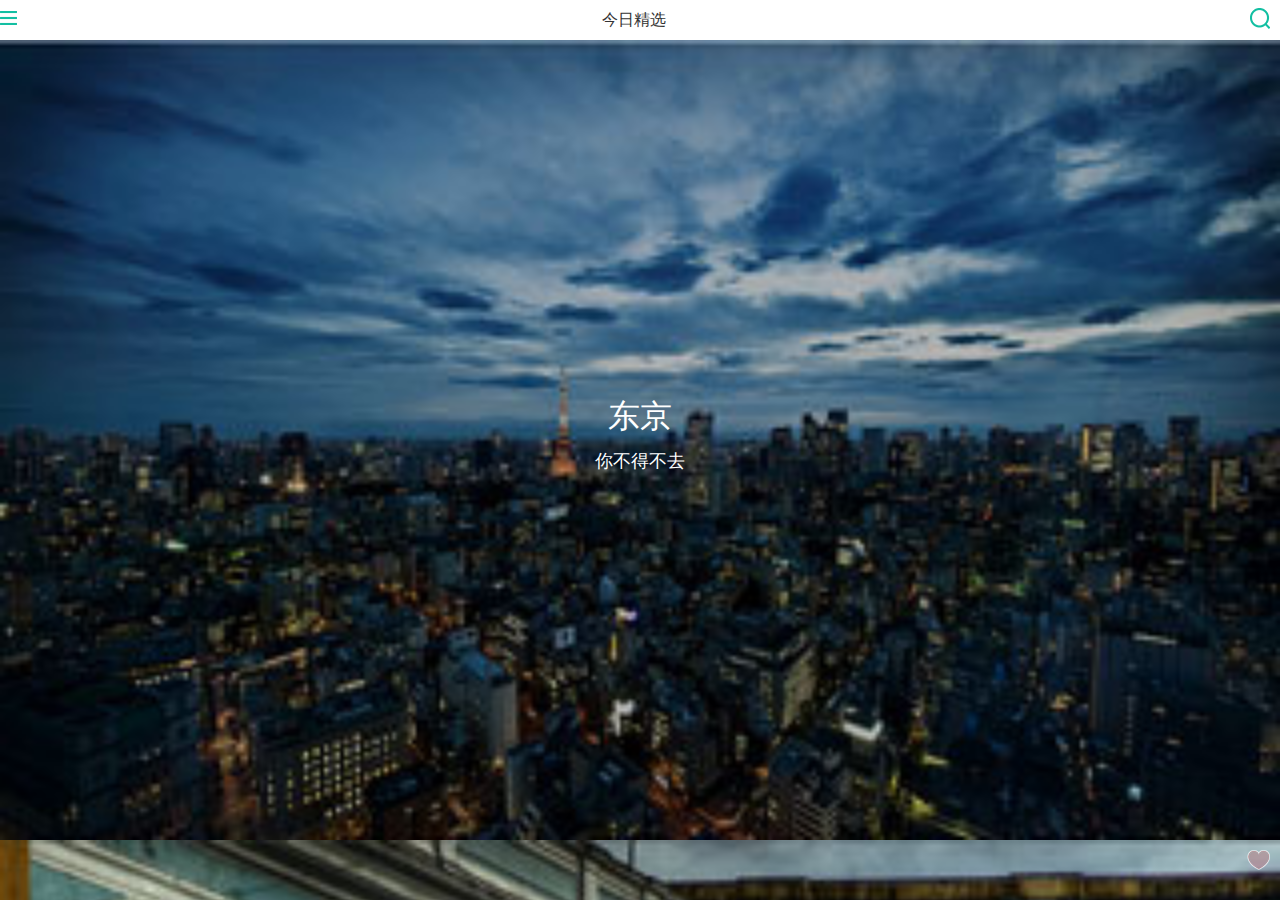
==== commit d88e8f20: "之前的页面" ====
--- a/index.html
+++ b/index.html
@@ -11,8 +11,8 @@
 <body>
 <div class="main">
     <header class="index-header">
-        <a class="menuButton" href="menu.html"></a>
-        精选11
+        <a class="menuButton" href="#"></a>
+        今日精选
         <a class="searchButton" href="#"></a>
     </header>
     <div id="wrapper" class="mainBody">
@@ -41,6 +41,32 @@
                     <div class="index-sec1-imgContainer-desc">温泉之旅</div>
                 </div>
             </div>
+            <div class="hotTalentContainer">
+                <div class="title">热门达人</div>
+                <ul>
+                    <li>
+                        <div class="photo-round small-photo photo_menu"><img src="res/original.jpg" alt=""/></div>
+                    </li>
+                    <li>
+                        <div class="photo-round small-photo photo_menu"><img src="res/original.jpg" alt=""/></div>
+                    </li>
+                    <li>
+                        <div class="photo-round small-photo photo_menu"><img src="res/original.jpg" alt=""/></div>
+                    </li>
+                    <li>
+                        <div class="photo-round small-photo photo_menu"><img src="res/original.jpg" alt=""/></div>
+                    </li>
+                    <li>
+                        <div class="photo-round small-photo photo_menu"><img src="res/original.jpg" alt=""/></div>
+                    </li>
+                    <li>
+                        <div class="photo-round small-photo photo_menu"><img src="res/original.jpg" alt=""/></div>
+                    </li>
+                    <li>
+                        <div class="photo-round small-photo photo_menu"><img src="res/original.jpg" alt=""/></div>
+                    </li>
+                </ul>
+            </div>
             <div class="index-sec2">
                 <div class="index-sec2-imgContainer">
                     <img src="images/54611948_05.jpg" alt=""/>
@@ -64,20 +90,14 @@
 <script src="scripts/imagesloaded.pkgd.min.js"></script>
 <script>
     $(function(){
-        $(".main").swipeRight(function(){
-            if($("body").hasClass("showMenu"))
-            {
-                return false;
-            }
-            else{
-                $("body").addClass("showMenu");
-            }
-//            $(".mainBody").animate({"left":"90%"},50);
-        })
-                .tap(function(){
+        $(".main").tap(function(){
                     if($("body").hasClass("showMenu"))
                         $("body").removeClass("showMenu");
                     return false;
+        })
+        $(".menuButton").tap(function(){
+            $("body").addClass("showMenu");
+            return false;
         })
 
 //        $(".main").swipeRight(function(){
--- a/css/common.css
+++ b/css/common.css
@@ -31,20 +31,20 @@
     text-rendering: optimizeLegibility;
 }
 .menuButton{
-    background: url("../images/icons1.png") -247px -242px no-repeat;
-    width: 32px;
-    height: 27px;
+    background: url("../images/menuIco.png")no-repeat;
+    width: 17px;
+    height: 14px;
     display: inline-block;
     float: left;
-    margin: 11px 0 0 5px;
+    margin-top: 11px;
 }
 .searchButton{
-    background: url("../images/icons1.png") -127px -477px no-repeat;
-    width: 33px;
-    height: 34px;
+    background: url("../images/searchIco.png") no-repeat;
+    width: 20px;
+    height: 21px;
     display: inline-block;
     float: right;
-    margin: 8px 5px 0 0;
+    margin: 8px 10px 0 0;
 }
 .noticeButto{
     background: url("../images/icons1.png") -6px -299px no-repeat;
--- a/css/page.css
+++ b/css/page.css
@@ -103,6 +103,27 @@
     font-size: 16px;
     border-bottom: 1px solid #cccccc;
 }
+.hotTalentContainer{
+    background:#ffffff;
+    padding:10px 0;
+    height: 100px;
+    overflow: hidden;
+}
+.hotTalentContainer .title{
+    text-align: center;
+    border-bottom: 1px solid #e6e6e6;
+    color:#666666;
+    font-size: 16px;
+    padding:5px 0;
+}
+.hotTalentContainer ul{
+    margin: 10px 0 0 10%;
+    width:800px;
+}
+.hotTalentContainer li{
+    float:left;
+    margin-right: 10px;
+}
 
 /*detail*/
 .detail-header{
